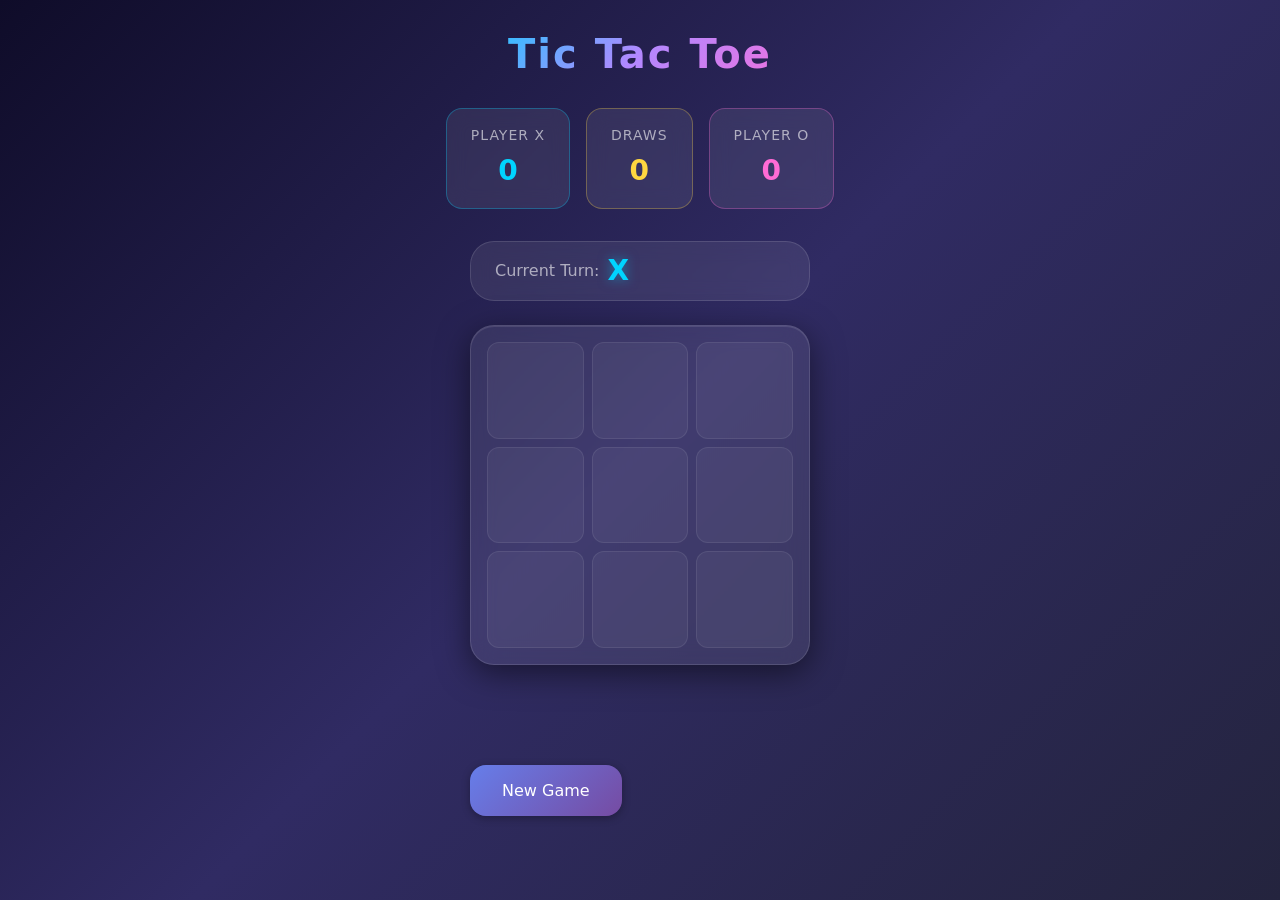
==== index.html @ 01bdda7f "Initial Tic Tac Toe game" ====
<!DOCTYPE html>
<html lang="en">
<head>
  <meta charset="UTF-8">
  <meta name="viewport" content="width=device-width, initial-scale=1.0">
  <title>Tic Tac Toe</title>
  <link rel="stylesheet" href="css/style.css">
  <link rel="stylesheet" href="css/animations.css">
  <link rel="stylesheet" href="css/board.css">
</head>
<body>
  <div class="app">
    <header class="header">
      <h1 class="title">Tic Tac Toe</h1>
      <div class="scoreboard">
        <div class="score-card score-x">
          <span class="score-label">Player X</span>
          <span class="score-value" id="score-x">0</span>
        </div>
        <div class="score-card score-draw">
          <span class="score-label">Draws</span>
          <span class="score-value" id="score-draw">0</span>
        </div>
        <div class="score-card score-o">
          <span class="score-label">Player O</span>
          <span class="score-value" id="score-o">0</span>
        </div>
      </div>
    </header>

    <main class="main">
      <div class="turn-indicator" id="turn-indicator">
        <span class="turn-text">Current Turn:</span>
        <span class="turn-player" id="turn-player">X</span>
      </div>

      <div class="board-container" id="board-container">
        <div class="board" id="board">
          <div class="cell" data-index="0" tabindex="0"></div>
          <div class="cell" data-index="1" tabindex="0"></div>
          <div class="cell" data-index="2" tabindex="0"></div>
          <div class="cell" data-index="3" tabindex="0"></div>
          <div class="cell" data-index="4" tabindex="0"></div>
          <div class="cell" data-index="5" tabindex="0"></div>
          <div class="cell" data-index="6" tabindex="0"></div>
          <div class="cell" data-index="7" tabindex="0"></div>
          <div class="cell" data-index="8" tabindex="0"></div>
        </div>
      </div>

      <div class="message-area" id="message-area">
        <p class="game-message" id="game-message"></p>
      </div>

      <button class="btn btn-restart" id="btn-restart">
        <span class="btn-text">New Game</span>
      </button>
    </main>

    <div class="celebration-container" id="celebration-container"></div>
  </div>

  <script src="js/game.js"></script>
  <script src="js/animations.js"></script>
  <script src="js/ui.js"></script>
  <script src="js/app.js"></script>
</body>
</html>
---- css/style.css ----
/* ============================================
   STYLE.CSS - Layout, Colors, Typography
   ============================================ */

:root {
  /* Background gradient */
  --bg-gradient: linear-gradient(135deg, #0f0c29 0%, #302b63 50%, #24243e 100%);

  /* Primary palette */
  --color-x: #00d4ff;
  --color-x-glow: rgba(0, 212, 255, 0.5);
  --color-x-dark: #0099cc;
  --color-x-gradient: linear-gradient(135deg, #00d4ff, #0099cc);

  --color-o: #ff6bd5;
  --color-o-glow: rgba(255, 107, 213, 0.5);
  --color-o-dark: #cc44aa;
  --color-o-gradient: linear-gradient(135deg, #ff6bd5, #cc44aa);

  /* UI colors */
  --color-surface: rgba(255, 255, 255, 0.08);
  --color-surface-hover: rgba(255, 255, 255, 0.15);
  --color-border: rgba(255, 255, 255, 0.12);
  --color-text: #ffffff;
  --color-text-muted: rgba(255, 255, 255, 0.6);

  /* Accent colors */
  --color-accent-green: #00e676;
  --color-accent-yellow: #ffd740;
  --color-accent-purple: #b388ff;
  --color-accent-orange: #ff9100;

  /* Button gradient */
  --btn-gradient: linear-gradient(135deg, #667eea, #764ba2);
  --btn-gradient-hover: linear-gradient(135deg, #764ba2, #667eea);

  /* Shadows */
  --shadow-sm: 0 2px 8px rgba(0, 0, 0, 0.3);
  --shadow-md: 0 4px 16px rgba(0, 0, 0, 0.4);
  --shadow-lg: 0 8px 32px rgba(0, 0, 0, 0.5);
  --shadow-glow-x: 0 0 20px var(--color-x-glow);
  --shadow-glow-o: 0 0 20px var(--color-o-glow);

  /* Spacing */
  --space-xs: 4px;
  --space-sm: 8px;
  --space-md: 16px;
  --space-lg: 24px;
  --space-xl: 32px;
  --space-xxl: 48px;

  /* Border radius */
  --radius-sm: 8px;
  --radius-md: 12px;
  --radius-lg: 16px;
  --radius-xl: 24px;
  --radius-round: 50%;

  /* Typography */
  --font-family: 'Segoe UI', system-ui, -apple-system, sans-serif;
  --font-size-sm: 0.875rem;
  --font-size-md: 1rem;
  --font-size-lg: 1.25rem;
  --font-size-xl: 1.75rem;
  --font-size-xxl: 2.5rem;
  --font-weight-normal: 400;
  --font-weight-medium: 500;
  --font-weight-bold: 700;

  /* Transitions */
  --transition-fast: 150ms ease;
  --transition-normal: 250ms ease;
  --transition-slow: 400ms ease;
}

/* ============================================
   RESET & BASE
   ============================================ */

*,
*::before,
*::after {
  margin: 0;
  padding: 0;
  box-sizing: border-box;
}

html {
  font-size: 16px;
  -webkit-font-smoothing: antialiased;
  -moz-osx-font-smoothing: grayscale;
}

body {
  font-family: var(--font-family);
  font-weight: var(--font-weight-normal);
  color: var(--color-text);
  background: var(--bg-gradient);
  min-height: 100vh;
  overflow-x: hidden;
  line-height: 1.5;
}

/* ============================================
   APP LAYOUT
   ============================================ */

.app {
  display: flex;
  flex-direction: column;
  align-items: center;
  min-height: 100vh;
  padding: var(--space-lg);
}

/* ============================================
   HEADER
   ============================================ */

.header {
  text-align: center;
  margin-bottom: var(--space-xl);
  animation: fadeInDown 0.6s ease-out;
}

.title {
  font-size: var(--font-size-xxl);
  font-weight: var(--font-weight-bold);
  background: linear-gradient(135deg, var(--color-x), var(--color-accent-purple), var(--color-o));
  -webkit-background-clip: text;
  -webkit-text-fill-color: transparent;
  background-clip: text;
  text-shadow: none;
  margin-bottom: var(--space-lg);
  letter-spacing: 2px;
}

/* ============================================
   SCOREBOARD
   ============================================ */

.scoreboard {
  display: flex;
  gap: var(--space-md);
  justify-content: center;
  flex-wrap: wrap;
}

.score-card {
  background: var(--color-surface);
  border: 1px solid var(--color-border);
  border-radius: var(--radius-lg);
  padding: var(--space-md) var(--space-lg);
  min-width: 100px;
  text-align: center;
  backdrop-filter: blur(10px);
  transition: transform var(--transition-normal), box-shadow var(--transition-normal);
}

.score-card:hover {
  transform: translateY(-2px);
  box-shadow: var(--shadow-md);
}

.score-x {
  border-color: rgba(0, 212, 255, 0.3);
}

.score-x:hover {
  box-shadow: var(--shadow-glow-x);
}

.score-o {
  border-color: rgba(255, 107, 213, 0.3);
}

.score-o:hover {
  box-shadow: var(--shadow-glow-o);
}

.score-draw {
  border-color: rgba(255, 215, 64, 0.3);
}

.score-label {
  display: block;
  font-size: var(--font-size-sm);
  color: var(--color-text-muted);
  margin-bottom: var(--space-xs);
  text-transform: uppercase;
  letter-spacing: 1px;
}

.score-value {
  display: block;
  font-size: var(--font-size-xl);
  font-weight: var(--font-weight-bold);
}

.score-x .score-value {
  color: var(--color-x);
}

.score-o .score-value {
  color: var(--color-o);
}

.score-draw .score-value {
  color: var(--color-accent-yellow);
}

/* ============================================
   TURN INDICATOR
   ============================================ */

.turn-indicator {
  display: flex;
  align-items: center;
  gap: var(--space-sm);
  background: var(--color-surface);
  border: 1px solid var(--color-border);
  border-radius: var(--radius-xl);
  padding: var(--space-sm) var(--space-lg);
  margin-bottom: var(--space-lg);
  backdrop-filter: blur(10px);
  animation: fadeInUp 0.5s ease-out 0.2s both;
}

.turn-text {
  font-size: var(--font-size-md);
  color: var(--color-text-muted);
}

.turn-player {
  font-size: var(--font-size-xl);
  font-weight: var(--font-weight-bold);
  transition: color var(--transition-normal), text-shadow var(--transition-normal);
}

.turn-player.player-x {
  color: var(--color-x);
  text-shadow: 0 0 12px var(--color-x-glow);
}

.turn-player.player-o {
  color: var(--color-o);
  text-shadow: 0 0 12px var(--color-o-glow);
}

/* ============================================
   MESSAGE AREA
   ============================================ */

.message-area {
  min-height: 60px;
  display: flex;
  align-items: center;
  justify-content: center;
  margin-bottom: var(--space-md);
}

.game-message {
  font-size: var(--font-size-lg);
  font-weight: var(--font-weight-medium);
  text-align: center;
  opacity: 0;
  transition: opacity var(--transition-normal);
}

.game-message.visible {
  opacity: 1;
}

.game-message.winner-x {
  color: var(--color-x);
  text-shadow: 0 0 16px var(--color-x-glow);
}

.game-message.winner-o {
  color: var(--color-o);
  text-shadow: 0 0 16px var(--color-o-glow);
}

.game-message.draw {
  color: var(--color-accent-yellow);
  text-shadow: 0 0 16px rgba(255, 215, 64, 0.5);
}

/* ============================================
   BUTTONS
   ============================================ */

.btn {
  border: none;
  border-radius: var(--radius-lg);
  padding: var(--space-md) var(--space-xl);
  font-family: var(--font-family);
  font-size: var(--font-size-md);
  font-weight: var(--font-weight-medium);
  cursor: pointer;
  transition: transform var(--transition-fast),
              box-shadow var(--transition-normal),
              background var(--transition-normal);
  outline: none;
  position: relative;
  overflow: hidden;
}

.btn::after {
  content: '';
  position: absolute;
  top: 50%;
  left: 50%;
  width: 0;
  height: 0;
  background: rgba(255, 255, 255, 0.2);
  border-radius: var(--radius-round);
  transform: translate(-50%, -50%);
  transition: width 0.4s ease, height 0.4s ease;
}

.btn:active::after {
  width: 200px;
  height: 200px;
}

.btn-restart {
  background: var(--btn-gradient);
  color: var(--color-text);
  box-shadow: var(--shadow-sm);
  animation: fadeInUp 0.5s ease-out 0.4s both;
}

.btn-restart:hover {
  background: var(--btn-gradient-hover);
  transform: translateY(-2px);
  box-shadow: var(--shadow-md);
}

.btn-restart:active {
  transform: translateY(0);
  box-shadow: var(--shadow-sm);
}

/* ============================================
   CELEBRATION CONTAINER
   ============================================ */

.celebration-container {
  position: fixed;
  top: 0;
  left: 0;
  width: 100%;
  height: 100%;
  pointer-events: none;
  z-index: 100;
  overflow: hidden;
}

/* ============================================
   CONFETTI PARTICLE
   ============================================ */

.confetti {
  position: absolute;
  width: 10px;
  height: 10px;
  border-radius: 2px;
  animation: confettiFall linear forwards;
}

/* ============================================
   RESPONSIVE
   ============================================ */

@media (max-width: 600px) {
  .app {
    padding: var(--space-md);
  }

  .title {
    font-size: var(--font-size-xl);
  }

  .scoreboard {
    gap: var(--space-sm);
  }

  .score-card {
    padding: var(--space-sm) var(--space-md);
    min-width: 80px;
  }

  .score-value {
    font-size: var(--font-size-lg);
  }

  .btn-restart {
    padding: var(--space-sm) var(--space-lg);
  }
}
---- css/animations.css ----
/* ============================================
   ANIMATIONS.CSS - All Keyframes & Animation Classes
   ============================================ */

/* ============================================
   ENTRANCE ANIMATIONS
   ============================================ */

@keyframes fadeInDown {
  from {
    opacity: 0;
    transform: translateY(-20px);
  }
  to {
    opacity: 1;
    transform: translateY(0);
  }
}

@keyframes fadeInUp {
  from {
    opacity: 0;
    transform: translateY(20px);
  }
  to {
    opacity: 1;
    transform: translateY(0);
  }
}

@keyframes fadeIn {
  from { opacity: 0; }
  to { opacity: 1; }
}

@keyframes scaleIn {
  from {
    opacity: 0;
    transform: scale(0.8);
  }
  to {
    opacity: 1;
    transform: scale(1);
  }
}

@keyframes slideInLeft {
  from {
    opacity: 0;
    transform: translateX(-30px);
  }
  to {
    opacity: 1;
    transform: translateX(0);
  }
}

@keyframes slideInRight {
  from {
    opacity: 0;
    transform: translateX(30px);
  }
  to {
    opacity: 1;
    transform: translateX(0);
  }
}

/* ============================================
   BOARD ANIMATIONS
   ============================================ */

@keyframes boardAppear {
  from {
    opacity: 0;
    transform: scale(0.9) rotateX(5deg);
  }
  to {
    opacity: 1;
    transform: scale(1) rotateX(0deg);
  }
}

@keyframes cellAppear {
  from {
    opacity: 0;
    transform: scale(0.5);
  }
  to {
    opacity: 1;
    transform: scale(1);
  }
}

/* ============================================
   CELL INTERACTION ANIMATIONS
   ============================================ */

@keyframes cellPress {
  0% { transform: scale(1); }
  50% { transform: scale(0.92); }
  100% { transform: scale(1); }
}

@keyframes cellHover {
  0% { transform: scale(1); }
  100% { transform: scale(1.05); }
}

@keyframes cellPulse {
  0% { box-shadow: 0 0 0 0 rgba(255, 255, 255, 0.3); }
  50% { box-shadow: 0 0 0 8px rgba(255, 255, 255, 0); }
  100% { box-shadow: 0 0 0 0 rgba(255, 255, 255, 0); }
}

/* ============================================
   X MARK ANIMATION
   ============================================ */

@keyframes drawX {
  0% {
    stroke-dashoffset: 100;
    opacity: 0;
  }
  30% {
    opacity: 1;
  }
  100% {
    stroke-dashoffset: 0;
    opacity: 1;
  }
}

@keyframes xAppear {
  0% {
    opacity: 0;
    transform: scale(0) rotate(-180deg);
  }
  60% {
    opacity: 1;
    transform: scale(1.1) rotate(10deg);
  }
  100% {
    opacity: 1;
    transform: scale(1) rotate(0deg);
  }
}

/* ============================================
   O MARK ANIMATION
   ============================================ */

@keyframes drawO {
  0% {
    stroke-dashoffset: 200;
    opacity: 0;
  }
  30% {
    opacity: 1;
  }
  100% {
    stroke-dashoffset: 0;
    opacity: 1;
  }
}

@keyframes oAppear {
  0% {
    opacity: 0;
    transform: scale(0) rotate(180deg);
  }
  60% {
    opacity: 1;
    transform: scale(1.1) rotate(-10deg);
  }
  100% {
    opacity: 1;
    transform: scale(1) rotate(0deg);
  }
}

/* ============================================
   WINNING ANIMATIONS
   ============================================ */

@keyframes winPulse {
  0% {
    transform: scale(1);
    filter: brightness(1);
  }
  50% {
    transform: scale(1.1);
    filter: brightness(1.3);
  }
  100% {
    transform: scale(1);
    filter: brightness(1);
  }
}

@keyframes winGlow {
  0% {
    box-shadow: 0 0 5px currentColor;
  }
  50% {
    box-shadow: 0 0 25px currentColor, 0 0 50px currentColor;
  }
  100% {
    box-shadow: 0 0 5px currentColor;
  }
}

@keyframes winCellHighlight {
  0% {
    transform: scale(1);
    box-shadow: inset 0 0 0 0 transparent;
  }
  50% {
    transform: scale(1.08);
    box-shadow: inset 0 0 20px rgba(255, 255, 255, 0.2);
  }
  100% {
    transform: scale(1);
    box-shadow: inset 0 0 0 0 transparent;
  }
}

@keyframes winnerBounce {
  0%, 100% { transform: translateY(0); }
  25% { transform: translateY(-8px); }
  75% { transform: translateY(4px); }
}

/* ============================================
   TURN INDICATOR ANIMATIONS
   ============================================ */

@keyframes turnPulse {
  0%, 100% {
    transform: scale(1);
    opacity: 1;
  }
  50% {
    transform: scale(1.15);
    opacity: 0.8;
  }
}

@keyframes turnBounce {
  0%, 100% { transform: translateY(0); }
  50% { transform: translateY(-4px); }
}

/* ============================================
   DRAW ANIMATION
   ============================================ */

@keyframes drawShake {
  0%, 100% { transform: translateX(0); }
  20% { transform: translateX(-4px); }
  40% { transform: translateX(4px); }
  60% { transform: translateX(-4px); }
  80% { transform: translateX(4px); }
}

/* ============================================
   CONFETTI ANIMATIONS
   ============================================ */

@keyframes confettiFall {
  0% {
    transform: translateY(-10vh) rotate(0deg);
    opacity: 1;
  }
  100% {
    transform: translateY(110vh) rotate(720deg);
    opacity: 0;
  }
}

@keyframes confettiSway {
  0%, 100% {
    transform: translateX(0);
  }
  25% {
    transform: translateX(15px);
  }
  75% {
    transform: translateX(-15px);
  }
}

/* ============================================
   RESTART ANIMATIONS
   ============================================ */

@keyframes fadeOut {
  from { opacity: 1; }
  to { opacity: 0; }
}

@keyframes resetScale {
  0% { transform: scale(1); }
  50% { transform: scale(0.95); }
  100% { transform: scale(1); }
}

@keyframes ripple {
  0% {
    transform: scale(0);
    opacity: 0.6;
  }
  100% {
    transform: scale(4);
    opacity: 0;
  }
}

/* ============================================
   UTILITY CLASSES
   ============================================ */

.animate-fade-in {
  animation: fadeIn 0.3s ease-out;
}

.animate-scale-in {
  animation: scaleIn 0.3s ease-out;
}

.animate-cell-press {
  animation: cellPress 0.2s ease-out;
}

.animate-x {
  animation: xAppear 0.4s ease-out forwards;
}

.animate-o {
  animation: oAppear 0.4s ease-out forwards;
}

.animate-win-pulse {
  animation: winPulse 0.6s ease-in-out infinite;
}

.animate-win-glow {
  animation: winGlow 1s ease-in-out infinite;
}

.animate-turn-pulse {
  animation: turnPulse 1.2s ease-in-out infinite;
}

.animate-draw-shake {
  animation: drawShake 0.4s ease-out;
}

.animate-board-appear {
  animation: boardAppear 0.5s ease-out;
}

.animate-cell-appear {
  animation: cellAppear 0.3s ease-out both;
}
---- css/board.css ----
/* ============================================
   BOARD.CSS - Board & Cell Styles
   ============================================ */

/* ============================================
   BOARD CONTAINER
   ============================================ */

.board-container {
  perspective: 1000px;
  margin-bottom: var(--space-lg);
}

/* ============================================
   BOARD
   ============================================ */

.board {
  display: grid;
  grid-template-columns: repeat(3, 1fr);
  grid-template-rows: repeat(3, 1fr);
  gap: var(--space-sm);
  width: min(340px, 90vw);
  height: min(340px, 90vw);
  background: var(--color-surface);
  border: 1px solid var(--color-border);
  border-radius: var(--radius-xl);
  padding: var(--space-md);
  backdrop-filter: blur(12px);
  box-shadow: var(--shadow-lg),
              inset 0 1px 0 rgba(255, 255, 255, 0.1);
  animation: boardAppear 0.6s ease-out;
}

/* ============================================
   CELL
   ============================================ */

.cell {
  position: relative;
  display: flex;
  align-items: center;
  justify-content: center;
  background: rgba(255, 255, 255, 0.05);
  border: 1px solid rgba(255, 255, 255, 0.08);
  border-radius: var(--radius-md);
  cursor: pointer;
  transition: background var(--transition-fast),
              border-color var(--transition-fast),
              transform var(--transition-fast),
              box-shadow var(--transition-fast);
  outline: none;
  -webkit-tap-highlight-color: transparent;
  user-select: none;
}

.cell:hover:not(.cell-taken):not(.cell-disabled) {
  background: rgba(255, 255, 255, 0.12);
  border-color: rgba(255, 255, 255, 0.2);
  transform: scale(1.05);
}

.cell:active:not(.cell-taken):not(.cell-disabled) {
  transform: scale(0.95);
}

.cell:focus-visible {
  outline: 2px solid var(--color-accent-purple);
  outline-offset: 2px;
}

/* Cell States */
.cell-taken {
  cursor: default;
}

.cell-disabled {
  cursor: default;
  pointer-events: none;
}

/* Win highlight */
.cell-win {
  animation: winCellHighlight 0.6s ease-in-out infinite;
}

.cell-win-x {
  border-color: var(--color-x);
  box-shadow: 0 0 15px var(--color-x-glow),
              inset 0 0 15px rgba(0, 212, 255, 0.1);
}

.cell-win-o {
  border-color: var(--color-o);
  box-shadow: 0 0 15px var(--color-o-glow),
              inset 0 0 15px rgba(255, 107, 213, 0.1);
}

/* Staggered cell appearance */
.cell:nth-child(1) { animation-delay: 0.05s; }
.cell:nth-child(2) { animation-delay: 0.1s; }
.cell:nth-child(3) { animation-delay: 0.15s; }
.cell:nth-child(4) { animation-delay: 0.2s; }
.cell:nth-child(5) { animation-delay: 0.25s; }
.cell:nth-child(6) { animation-delay: 0.3s; }
.cell:nth-child(7) { animation-delay: 0.35s; }
.cell:nth-child(8) { animation-delay: 0.4s; }
.cell:nth-child(9) { animation-delay: 0.45s; }

/* ============================================
   X MARK
   ============================================ */

.mark-x {
  width: 60%;
  height: 60%;
  animation: xAppear 0.4s ease-out forwards;
}

.mark-x line {
  stroke: var(--color-x);
  stroke-width: 8;
  stroke-linecap: round;
  filter: drop-shadow(0 0 6px var(--color-x-glow));
}

/* ============================================
   O MARK
   ============================================ */

.mark-o {
  width: 60%;
  height: 60%;
  animation: oAppear 0.4s ease-out forwards;
}

.mark-o circle {
  stroke: var(--color-o);
  stroke-width: 7;
  fill: none;
  stroke-linecap: round;
  filter: drop-shadow(0 0 6px var(--color-o-glow));
}

/* ============================================
   DRAW STATE
   ============================================ */

.board.draw-state .cell {
  animation: drawShake 0.4s ease-out;
}

.board.draw-state .cell:nth-child(odd) {
  animation-delay: 0.05s;
}

/* ============================================
   WIN STATE
   ============================================ */

.board.win-state .cell:not(.cell-win) {
  opacity: 0.4;
  transition: opacity 0.4s ease;
}

/* ============================================
   RESTARTING STATE
   ============================================ */

.board.restarting {
  animation: resetScale 0.3s ease-out;
}

/* ============================================
   RESPONSIVE ADJUSTMENTS
   ============================================ */

@media (max-width: 400px) {
  .board {
    gap: 6px;
    padding: var(--space-sm);
  }

  .mark-x line {
    stroke-width: 6;
  }

  .mark-o circle {
    stroke-width: 5;
  }
}
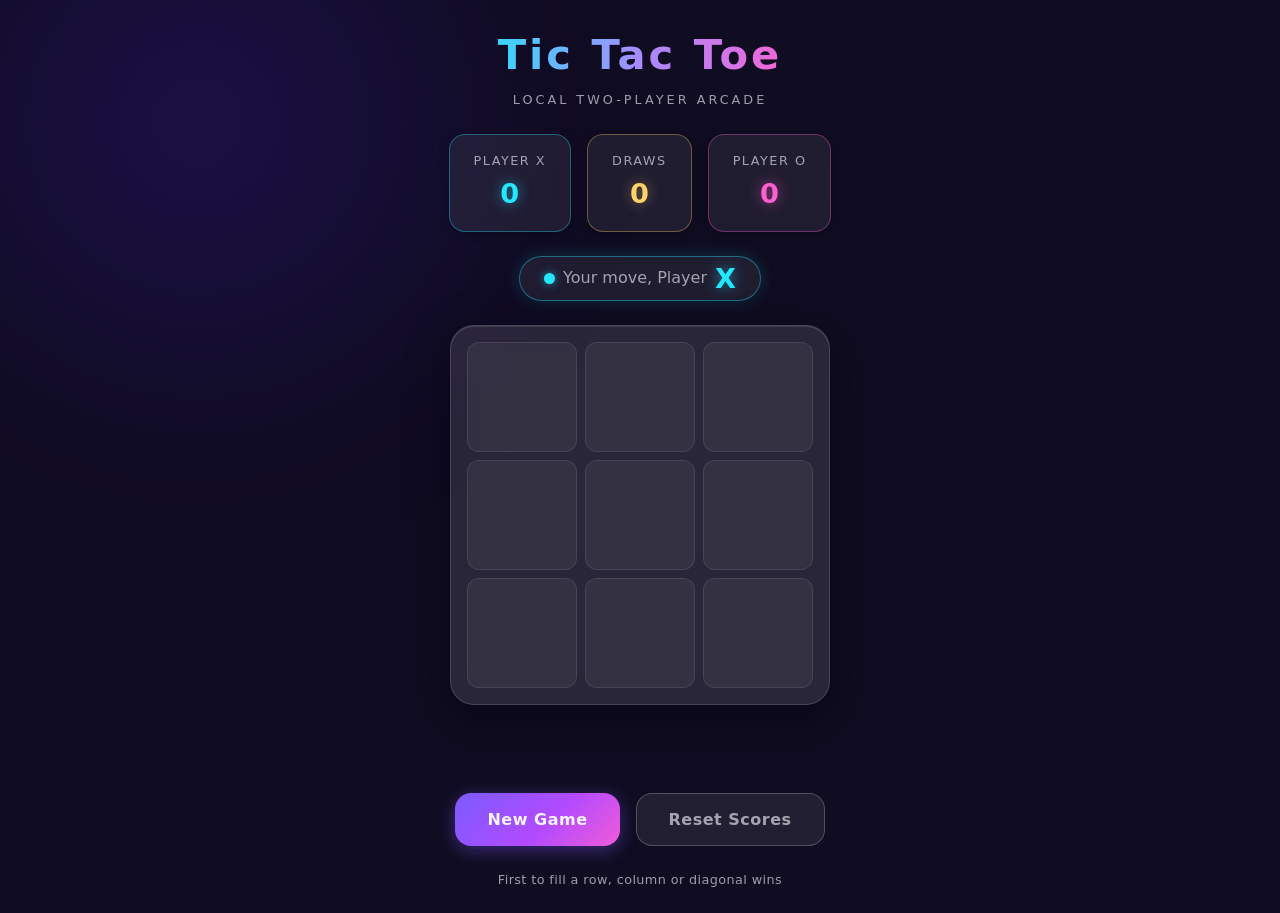
==== commit 0492929c: "Improve Tic Tac Toe gameplay, animations, and responsive UI" ====
--- a/index.html
+++ b/index.html
@@ -3,15 +3,21 @@
 <head>
   <meta charset="UTF-8">
   <meta name="viewport" content="width=device-width, initial-scale=1.0">
+  <meta name="description" content="A colorful, animated two-player Tic Tac Toe game.">
   <title>Tic Tac Toe</title>
+  <link rel="icon" href="data:image/svg+xml,%3Csvg xmlns='http://www.w3.org/2000/svg' viewBox='0 0 32 32'%3E%3Crect width='32' height='32' rx='7' fill='%23161344'/%3E%3Cpath d='M8 8l16 16M24 8L8 24' stroke='%2300d4ff' stroke-width='3.5' stroke-linecap='round'/%3E%3Ccircle cx='16' cy='16' r='5.5' fill='none' stroke='%23ff6bd5' stroke-width='3'/%3E%3C/svg%3E">
   <link rel="stylesheet" href="css/style.css">
   <link rel="stylesheet" href="css/animations.css">
   <link rel="stylesheet" href="css/board.css">
 </head>
 <body>
   <div class="app">
+    <div class="bg-aurora" aria-hidden="true"></div>
+    <div class="bg-aurora" aria-hidden="true"></div>
+
     <header class="header">
-      <h1 class="title">Tic Tac Toe</h1>
+      <h1 class="title">Tic&nbsp;Tac&nbsp;Toe</h1>
+      <p class="subtitle">Local two-player arcade</p>
       <div class="scoreboard">
         <div class="score-card score-x">
           <span class="score-label">Player X</span>
@@ -30,34 +36,45 @@
 
     <main class="main">
       <div class="turn-indicator" id="turn-indicator">
-        <span class="turn-text">Current Turn:</span>
-        <span class="turn-player" id="turn-player">X</span>
+        <span class="turn-dot" aria-hidden="true"></span>
+        <span class="turn-text" id="turn-text">Your move, Player</span>
+        <span class="turn-player player-x" id="turn-player">X</span>
       </div>
 
       <div class="board-container" id="board-container">
-        <div class="board" id="board">
-          <div class="cell" data-index="0" tabindex="0"></div>
-          <div class="cell" data-index="1" tabindex="0"></div>
-          <div class="cell" data-index="2" tabindex="0"></div>
-          <div class="cell" data-index="3" tabindex="0"></div>
-          <div class="cell" data-index="4" tabindex="0"></div>
-          <div class="cell" data-index="5" tabindex="0"></div>
-          <div class="cell" data-index="6" tabindex="0"></div>
-          <div class="cell" data-index="7" tabindex="0"></div>
-          <div class="cell" data-index="8" tabindex="0"></div>
+        <div class="board" id="board" aria-label="Tic tac toe board">
+          <button type="button" class="cell" data-index="0" aria-label="Row 1, Column 1, empty"></button>
+          <button type="button" class="cell" data-index="1" aria-label="Row 1, Column 2, empty"></button>
+          <button type="button" class="cell" data-index="2" aria-label="Row 1, Column 3, empty"></button>
+          <button type="button" class="cell" data-index="3" aria-label="Row 2, Column 1, empty"></button>
+          <button type="button" class="cell" data-index="4" aria-label="Row 2, Column 2, empty"></button>
+          <button type="button" class="cell" data-index="5" aria-label="Row 2, Column 3, empty"></button>
+          <button type="button" class="cell" data-index="6" aria-label="Row 3, Column 1, empty"></button>
+          <button type="button" class="cell" data-index="7" aria-label="Row 3, Column 2, empty"></button>
+          <button type="button" class="cell" data-index="8" aria-label="Row 3, Column 3, empty"></button>
+          <svg class="win-line" id="win-line" viewBox="0 0 100 100" aria-hidden="true"></svg>
         </div>
       </div>
 
-      <div class="message-area" id="message-area">
+      <div class="message-area" id="message-area" role="status" aria-live="polite">
         <p class="game-message" id="game-message"></p>
       </div>
 
-      <button class="btn btn-restart" id="btn-restart">
-        <span class="btn-text">New Game</span>
-      </button>
+      <div class="controls">
+        <button type="button" class="btn btn-restart" id="btn-restart">
+          <span class="btn-text">New Game</span>
+        </button>
+        <button type="button" class="btn btn-reset-scores" id="btn-reset-scores">
+          <span class="btn-text" id="btn-reset-scores-text">Reset Scores</span>
+        </button>
+      </div>
     </main>
 
-    <div class="celebration-container" id="celebration-container"></div>
+    <footer class="footer">
+      <p>First to fill a row, column or diagonal wins</p>
+    </footer>
+
+    <div class="celebration-container" id="celebration-container" aria-hidden="true"></div>
   </div>
 
   <script src="js/game.js"></script>
--- a/css/style.css
+++ b/css/style.css
@@ -3,43 +3,55 @@
    ============================================ */
 
 :root {
-  /* Background gradient */
-  --bg-gradient: linear-gradient(135deg, #0f0c29 0%, #302b63 50%, #24243e 100%);
+  /* Background */
+  --bg-base: #100c21;
+  --bg-gradient: radial-gradient(circle at 20% 10%, #2b1a5e 0%, transparent 45%),
+                 radial-gradient(circle at 85% 20%, #4a1268 0%, transparent 40%),
+                 radial-gradient(circle at 50% 90%, #0d2f5f 0%, transparent 45%),
+                 linear-gradient(160deg, #100c21 0%, #1a1140 55%, #160d33 100%);
 
   /* Primary palette */
-  --color-x: #00d4ff;
-  --color-x-glow: rgba(0, 212, 255, 0.5);
-  --color-x-dark: #0099cc;
-  --color-x-gradient: linear-gradient(135deg, #00d4ff, #0099cc);
-
-  --color-o: #ff6bd5;
-  --color-o-glow: rgba(255, 107, 213, 0.5);
-  --color-o-dark: #cc44aa;
-  --color-o-gradient: linear-gradient(135deg, #ff6bd5, #cc44aa);
+  --color-x: #22e7ff;
+  --color-x-glow: rgba(34, 231, 255, 0.55);
+  --color-x-soft: rgba(34, 231, 255, 0.12);
+  --color-x-gradient: linear-gradient(135deg, #22e7ff, #3d7bff);
+
+  --color-o: #ff5fd0;
+  --color-o-glow: rgba(255, 95, 208, 0.55);
+  --color-o-soft: rgba(255, 95, 208, 0.12);
+  --color-o-gradient: linear-gradient(135deg, #ff5fd0, #b14aff);
 
   /* UI colors */
-  --color-surface: rgba(255, 255, 255, 0.08);
-  --color-surface-hover: rgba(255, 255, 255, 0.15);
-  --color-border: rgba(255, 255, 255, 0.12);
-  --color-text: #ffffff;
-  --color-text-muted: rgba(255, 255, 255, 0.6);
+  --color-surface: rgba(255, 255, 255, 0.07);
+  --color-surface-strong: rgba(255, 255, 255, 0.11);
+  --color-border: rgba(255, 255, 255, 0.14);
+  --color-text: #f7f6ff;
+  --color-text-muted: rgba(247, 246, 255, 0.62);
 
   /* Accent colors */
-  --color-accent-green: #00e676;
-  --color-accent-yellow: #ffd740;
-  --color-accent-purple: #b388ff;
-  --color-accent-orange: #ff9100;
-
-  /* Button gradient */
-  --btn-gradient: linear-gradient(135deg, #667eea, #764ba2);
-  --btn-gradient-hover: linear-gradient(135deg, #764ba2, #667eea);
+  --color-accent-green: #3dffab;
+  --color-accent-yellow: #ffd166;
+  --color-accent-purple: #a78bff;
+  --color-accent-orange: #ff9e5e;
+
+  /* Button gradients */
+  --btn-gradient: linear-gradient(135deg, #7b5cff 0%, #b14aff 55%, #ff5fd0 110%);
+  --btn-gradient-hover: linear-gradient(135deg, #8d73ff 0%, #bf5dff 55%, #ff6fdc 110%);
+
+  /* Ghost button */
+  --btn-ghost-bg: rgba(255, 255, 255, 0.08);
+  --btn-ghost-border: rgba(255, 255, 255, 0.22);
+
+  /* Danger (reset-scores confirm state) */
+  --color-danger: #ff5e6c;
+  --color-danger-glow: rgba(255, 94, 108, 0.45);
 
   /* Shadows */
-  --shadow-sm: 0 2px 8px rgba(0, 0, 0, 0.3);
-  --shadow-md: 0 4px 16px rgba(0, 0, 0, 0.4);
-  --shadow-lg: 0 8px 32px rgba(0, 0, 0, 0.5);
-  --shadow-glow-x: 0 0 20px var(--color-x-glow);
-  --shadow-glow-o: 0 0 20px var(--color-o-glow);
+  --shadow-sm: 0 2px 10px rgba(4, 2, 20, 0.35);
+  --shadow-md: 0 6px 20px rgba(4, 2, 20, 0.45);
+  --shadow-lg: 0 14px 42px rgba(4, 2, 20, 0.55);
+  --shadow-glow-x: 0 0 18px var(--color-x-glow);
+  --shadow-glow-o: 0 0 18px var(--color-o-glow);
 
   /* Spacing */
   --space-xs: 4px;
@@ -57,15 +69,15 @@
   --radius-round: 50%;
 
   /* Typography */
-  --font-family: 'Segoe UI', system-ui, -apple-system, sans-serif;
-  --font-size-sm: 0.875rem;
+  --font-family: 'Segoe UI', 'Inter', system-ui, -apple-system, sans-serif;
+  --font-size-sm: 0.8rem;
   --font-size-md: 1rem;
-  --font-size-lg: 1.25rem;
-  --font-size-xl: 1.75rem;
-  --font-size-xxl: 2.5rem;
+  --font-size-lg: 1.2rem;
+  --font-size-xl: 1.7rem;
+  --font-size-xxl: 2.6rem;
   --font-weight-normal: 400;
-  --font-weight-medium: 500;
-  --font-weight-bold: 700;
+  --font-weight-medium: 600;
+  --font-weight-bold: 800;
 
   /* Transitions */
   --transition-fast: 150ms ease;
@@ -89,16 +101,46 @@
   font-size: 16px;
   -webkit-font-smoothing: antialiased;
   -moz-osx-font-smoothing: grayscale;
+  height: 100%;
 }
 
 body {
   font-family: var(--font-family);
   font-weight: var(--font-weight-normal);
   color: var(--color-text);
-  background: var(--bg-gradient);
-  min-height: 100vh;
+  background: var(--bg-base);
+  min-height: 100%;
   overflow-x: hidden;
   line-height: 1.5;
+}
+
+/* ============================================
+   ANIMATED AURORA BACKGROUND
+   ============================================ */
+
+.bg-aurora {
+  position: fixed;
+  width: 55vmax;
+  height: 55vmax;
+  border-radius: 50%;
+  filter: blur(90px);
+  opacity: 0.35;
+  pointer-events: none;
+  z-index: -1;
+}
+
+.bg-aurora:first-of-type {
+  top: -18vmax;
+  left: -12vmax;
+  background: radial-gradient(circle, rgba(64, 32, 190, 0.85) 0%, transparent 70%);
+  animation: bgDriftA 26s ease-in-out infinite alternate;
+}
+
+.bg-aurora:last-of-type {
+  bottom: -20vmax;
+  right: -14vmax;
+  background: radial-gradient(circle, rgba(177, 74, 255, 0.6) 0%, transparent 70%);
+  animation: bgDriftB 32s ease-in-out infinite alternate;
 }
 
 /* ============================================
@@ -110,7 +152,14 @@
   flex-direction: column;
   align-items: center;
   min-height: 100vh;
-  padding: var(--space-lg);
+  padding: var(--space-lg) var(--space-md);
+}
+
+.main {
+  width: 100%;
+  display: flex;
+  flex-direction: column;
+  align-items: center;
 }
 
 /* ============================================
@@ -119,20 +168,27 @@
 
 .header {
   text-align: center;
-  margin-bottom: var(--space-xl);
-  animation: fadeInDown 0.6s ease-out;
+  margin-bottom: var(--space-lg);
+  animation: fadeInDown 0.55s ease-out;
 }
 
 .title {
-  font-size: var(--font-size-xxl);
+  font-size: clamp(2.1rem, 6vw, var(--font-size-xxl));
   font-weight: var(--font-weight-bold);
-  background: linear-gradient(135deg, var(--color-x), var(--color-accent-purple), var(--color-o));
+  background: linear-gradient(92deg, var(--color-x) 5%, var(--color-accent-purple) 50%, var(--color-o) 95%);
   -webkit-background-clip: text;
   -webkit-text-fill-color: transparent;
   background-clip: text;
-  text-shadow: none;
+  margin-bottom: var(--space-xs);
+  letter-spacing: 3px;
+}
+
+.subtitle {
+  font-size: var(--font-size-sm);
+  color: var(--color-text-muted);
+  letter-spacing: 3px;
+  text-transform: uppercase;
   margin-bottom: var(--space-lg);
-  letter-spacing: 2px;
 }
 
 /* ============================================
@@ -151,10 +207,12 @@
   border: 1px solid var(--color-border);
   border-radius: var(--radius-lg);
   padding: var(--space-md) var(--space-lg);
-  min-width: 100px;
+  min-width: 104px;
   text-align: center;
-  backdrop-filter: blur(10px);
-  transition: transform var(--transition-normal), box-shadow var(--transition-normal);
+  backdrop-filter: blur(14px);
+  box-shadow: var(--shadow-sm);
+  transition: transform var(--transition-normal), box-shadow var(--transition-normal),
+              border-color var(--transition-normal);
 }
 
 .score-card:hover {
@@ -162,8 +220,12 @@
   box-shadow: var(--shadow-md);
 }
 
+.score-card.score-bump {
+  animation: scoreBump 0.45s ease-out;
+}
+
 .score-x {
-  border-color: rgba(0, 212, 255, 0.3);
+  border-color: rgba(34, 231, 255, 0.35);
 }
 
 .score-x:hover {
@@ -171,7 +233,7 @@
 }
 
 .score-o {
-  border-color: rgba(255, 107, 213, 0.3);
+  border-color: rgba(255, 95, 208, 0.35);
 }
 
 .score-o:hover {
@@ -179,7 +241,7 @@
 }
 
 .score-draw {
-  border-color: rgba(255, 215, 64, 0.3);
+  border-color: rgba(255, 209, 102, 0.35);
 }
 
 .score-label {
@@ -188,25 +250,29 @@
   color: var(--color-text-muted);
   margin-bottom: var(--space-xs);
   text-transform: uppercase;
-  letter-spacing: 1px;
+  letter-spacing: 1.5px;
 }
 
 .score-value {
   display: block;
   font-size: var(--font-size-xl);
   font-weight: var(--font-weight-bold);
+  font-variant-numeric: tabular-nums;
 }
 
 .score-x .score-value {
   color: var(--color-x);
+  text-shadow: 0 0 14px var(--color-x-glow);
 }
 
 .score-o .score-value {
   color: var(--color-o);
+  text-shadow: 0 0 14px var(--color-o-glow);
 }
 
 .score-draw .score-value {
   color: var(--color-accent-yellow);
+  text-shadow: 0 0 14px rgba(255, 209, 102, 0.4);
 }
 
 /* ============================================
@@ -214,16 +280,43 @@
    ============================================ */
 
 .turn-indicator {
-  display: flex;
+  display: inline-flex;
   align-items: center;
   gap: var(--space-sm);
   background: var(--color-surface);
   border: 1px solid var(--color-border);
-  border-radius: var(--radius-xl);
+  border-radius: 999px;
   padding: var(--space-sm) var(--space-lg);
   margin-bottom: var(--space-lg);
-  backdrop-filter: blur(10px);
-  animation: fadeInUp 0.5s ease-out 0.2s both;
+  backdrop-filter: blur(14px);
+  box-shadow: var(--shadow-sm);
+  animation: fadeInUp 0.5s ease-out 0.15s both;
+  transition: border-color var(--transition-normal), box-shadow var(--transition-normal);
+}
+
+.turn-indicator.is-x {
+  border-color: rgba(34, 231, 255, 0.4);
+  box-shadow: 0 0 16px rgba(34, 231, 255, 0.18), var(--shadow-sm);
+}
+
+.turn-indicator.is-o {
+  border-color: rgba(255, 95, 208, 0.4);
+  box-shadow: 0 0 16px rgba(255, 95, 208, 0.18), var(--shadow-sm);
+}
+
+.turn-dot {
+  width: 11px;
+  height: 11px;
+  border-radius: var(--radius-round);
+  background: var(--color-x);
+  box-shadow: 0 0 10px var(--color-x-glow);
+  animation: turnDotPulse 1.4s ease-in-out infinite;
+  transition: background var(--transition-normal), box-shadow var(--transition-normal);
+}
+
+.turn-indicator.is-o .turn-dot {
+  background: var(--color-o);
+  box-shadow: 0 0 10px var(--color-o-glow);
 }
 
 .turn-text {
@@ -234,17 +327,17 @@
 .turn-player {
   font-size: var(--font-size-xl);
   font-weight: var(--font-weight-bold);
-  transition: color var(--transition-normal), text-shadow var(--transition-normal);
+  line-height: 1;
 }
 
 .turn-player.player-x {
   color: var(--color-x);
-  text-shadow: 0 0 12px var(--color-x-glow);
+  text-shadow: 0 0 14px var(--color-x-glow);
 }
 
 .turn-player.player-o {
   color: var(--color-o);
-  text-shadow: 0 0 12px var(--color-o-glow);
+  text-shadow: 0 0 14px var(--color-o-glow);
 }
 
 /* ============================================
@@ -252,7 +345,7 @@
    ============================================ */
 
 .message-area {
-  min-height: 60px;
+  min-height: 64px;
   display: flex;
   align-items: center;
   justify-content: center;
@@ -263,47 +356,67 @@
   font-size: var(--font-size-lg);
   font-weight: var(--font-weight-medium);
   text-align: center;
+  padding: var(--space-xs) var(--space-md);
+  border: 1px solid transparent;
+  border-radius: var(--radius-lg);
   opacity: 0;
-  transition: opacity var(--transition-normal);
+  transform: translateY(6px) scale(0.96);
+  transition: opacity var(--transition-normal), transform var(--transition-normal);
 }
 
 .game-message.visible {
   opacity: 1;
+  transform: translateY(0) scale(1);
 }
 
 .game-message.winner-x {
   color: var(--color-x);
-  text-shadow: 0 0 16px var(--color-x-glow);
+  text-shadow: 0 0 18px var(--color-x-glow);
+  background: var(--color-x-soft);
+  border-color: rgba(34, 231, 255, 0.3);
 }
 
 .game-message.winner-o {
   color: var(--color-o);
-  text-shadow: 0 0 16px var(--color-o-glow);
+  text-shadow: 0 0 18px var(--color-o-glow);
+  background: var(--color-o-soft);
+  border-color: rgba(255, 95, 208, 0.3);
 }
 
 .game-message.draw {
   color: var(--color-accent-yellow);
-  text-shadow: 0 0 16px rgba(255, 215, 64, 0.5);
+  text-shadow: 0 0 18px rgba(255, 209, 102, 0.4);
+  background: rgba(255, 209, 102, 0.1);
+  border-color: rgba(255, 209, 102, 0.3);
 }
 
 /* ============================================
    BUTTONS
    ============================================ */
 
+.controls {
+  display: flex;
+  gap: var(--space-md);
+  flex-wrap: wrap;
+  justify-content: center;
+}
+
 .btn {
+  position: relative;
   border: none;
   border-radius: var(--radius-lg);
   padding: var(--space-md) var(--space-xl);
   font-family: var(--font-family);
   font-size: var(--font-size-md);
   font-weight: var(--font-weight-medium);
+  letter-spacing: 0.5px;
   cursor: pointer;
+  overflow: hidden;
   transition: transform var(--transition-fast),
               box-shadow var(--transition-normal),
-              background var(--transition-normal);
-  outline: none;
-  position: relative;
-  overflow: hidden;
+              background var(--transition-normal),
+              border-color var(--transition-normal),
+              color var(--transition-normal);
 }
 
 .btn::after {
@@ -313,28 +426,33 @@
   left: 50%;
   width: 0;
   height: 0;
-  background: rgba(255, 255, 255, 0.2);
+  background: rgba(255, 255, 255, 0.25);
   border-radius: var(--radius-round);
   transform: translate(-50%, -50%);
-  transition: width 0.4s ease, height 0.4s ease;
+  transition: width 0.45s ease, height 0.45s ease;
 }
 
 .btn:active::after {
-  width: 200px;
-  height: 200px;
+  width: 220px;
+  height: 220px;
+}
+
+.btn:focus-visible {
+  outline: 3px solid var(--color-accent-purple);
+  outline-offset: 3px;
 }
 
 .btn-restart {
   background: var(--btn-gradient);
   color: var(--color-text);
-  box-shadow: var(--shadow-sm);
-  animation: fadeInUp 0.5s ease-out 0.4s both;
+  box-shadow: 0 4px 18px rgba(123, 92, 255, 0.4);
+  animation: fadeInUp 0.5s ease-out 0.3s both;
 }
 
 .btn-restart:hover {
   background: var(--btn-gradient-hover);
   transform: translateY(-2px);
-  box-shadow: var(--shadow-md);
+  box-shadow: 0 8px 26px rgba(177, 74, 255, 0.5);
 }
 
 .btn-restart:active {
@@ -342,16 +460,58 @@
   box-shadow: var(--shadow-sm);
 }
 
+.btn-reset-scores {
+  background: var(--btn-ghost-bg);
+  color: var(--color-text-muted);
+  border: 1px solid var(--btn-ghost-border);
+  backdrop-filter: blur(10px);
+  animation: fadeInUp 0.5s ease-out 0.4s both;
+}
+
+.btn-reset-scores:hover {
+  background: rgba(255, 255, 255, 0.14);
+  color: var(--color-text);
+  transform: translateY(-2px);
+}
+
+.btn-reset-scores:active {
+  transform: translateY(0);
+}
+
+/* Armed confirm state (two-step reset) */
+.btn-reset-scores.confirming {
+  background: rgba(255, 94, 108, 0.16);
+  border-color: var(--color-danger);
+  color: var(--color-danger);
+  box-shadow: 0 0 16px var(--color-danger-glow);
+  animation: confirmArmed 0.3s ease-out;
+}
+
+.btn-reset-scores.confirming:hover {
+  background: rgba(255, 94, 108, 0.26);
+  color: #fff;
+}
+
+/* ============================================
+   FOOTER
+   ============================================ */
+
+.footer {
+  margin-top: var(--space-lg);
+  color: var(--color-text-muted);
+  font-size: var(--font-size-sm);
+  letter-spacing: 0.4px;
+  text-align: center;
+  animation: fadeInUp 0.5s ease-out 0.5s both;
+}
+
 /* ============================================
    CELEBRATION CONTAINER
    ============================================ */
 
 .celebration-container {
   position: fixed;
-  top: 0;
-  left: 0;
-  width: 100%;
-  height: 100%;
+  inset: 0;
   pointer-events: none;
   z-index: 100;
   overflow: hidden;
@@ -366,7 +526,9 @@
   width: 10px;
   height: 10px;
   border-radius: 2px;
-  animation: confettiFall linear forwards;
+  animation-name: confettiFall;
+  animation-timing-function: linear;
+  animation-fill-mode: forwards;
 }
 
 /* ============================================
@@ -375,11 +537,7 @@
 
 @media (max-width: 600px) {
   .app {
-    padding: var(--space-md);
-  }
-
-  .title {
-    font-size: var(--font-size-xl);
+    padding: var(--space-md) var(--space-sm);
   }
 
   .scoreboard {
@@ -388,14 +546,36 @@
 
   .score-card {
     padding: var(--space-sm) var(--space-md);
-    min-width: 80px;
+    min-width: 88px;
   }
 
   .score-value {
     font-size: var(--font-size-lg);
   }
 
-  .btn-restart {
-    padding: var(--space-sm) var(--space-lg);
-  }
-}
+  .turn-indicator {
+    padding: var(--space-xs) var(--space-md);
+  }
+
+  .turn-player {
+    font-size: var(--font-size-lg);
+  }
+
+  .message-area {
+    min-height: 56px;
+  }
+
+  .controls {
+    width: 100%;
+    max-width: 380px;
+  }
+
+  .btn {
+    flex: 1 1 auto;
+    min-height: 48px;
+  }
+
+  .footer {
+    margin-top: var(--space-md);
+  }
+}
--- a/css/animations.css
+++ b/css/animations.css
@@ -1,5 +1,5 @@
 /* ============================================
-   ANIMATIONS.CSS - All Keyframes & Animation Classes
+   ANIMATIONS.CSS - Keyframes & Animation Classes
    ============================================ */
 
 /* ============================================
@@ -9,7 +9,7 @@
 @keyframes fadeInDown {
   from {
     opacity: 0;
-    transform: translateY(-20px);
+    transform: translateY(-18px);
   }
   to {
     opacity: 1;
@@ -20,7 +20,7 @@
 @keyframes fadeInUp {
   from {
     opacity: 0;
-    transform: translateY(20px);
+    transform: translateY(18px);
   }
   to {
     opacity: 1;
@@ -28,42 +28,18 @@
   }
 }
 
-@keyframes fadeIn {
-  from { opacity: 0; }
-  to { opacity: 1; }
-}
-
-@keyframes scaleIn {
-  from {
-    opacity: 0;
-    transform: scale(0.8);
-  }
-  to {
-    opacity: 1;
-    transform: scale(1);
-  }
-}
-
-@keyframes slideInLeft {
-  from {
-    opacity: 0;
-    transform: translateX(-30px);
-  }
-  to {
-    opacity: 1;
-    transform: translateX(0);
-  }
-}
-
-@keyframes slideInRight {
-  from {
-    opacity: 0;
-    transform: translateX(30px);
-  }
-  to {
-    opacity: 1;
-    transform: translateX(0);
-  }
+/* ============================================
+   BACKGROUND AURORA
+   ============================================ */
+
+@keyframes bgDriftA {
+  from { transform: translate(0, 0) scale(1); }
+  to { transform: translate(9vmax, 6vmax) scale(1.12); }
+}
+
+@keyframes bgDriftB {
+  from { transform: translate(0, 0) scale(1.1); }
+  to { transform: translate(-8vmax, -7vmax) scale(0.96); }
 }
 
 /* ============================================
@@ -73,7 +49,7 @@
 @keyframes boardAppear {
   from {
     opacity: 0;
-    transform: scale(0.9) rotateX(5deg);
+    transform: scale(0.92) rotateX(6deg);
   }
   to {
     opacity: 1;
@@ -84,7 +60,7 @@
 @keyframes cellAppear {
   from {
     opacity: 0;
-    transform: scale(0.5);
+    transform: scale(0.6);
   }
   to {
     opacity: 1;
@@ -98,80 +74,37 @@
 
 @keyframes cellPress {
   0% { transform: scale(1); }
-  50% { transform: scale(0.92); }
+  45% { transform: scale(0.9); }
   100% { transform: scale(1); }
 }
 
-@keyframes cellHover {
-  0% { transform: scale(1); }
-  100% { transform: scale(1.05); }
-}
-
-@keyframes cellPulse {
-  0% { box-shadow: 0 0 0 0 rgba(255, 255, 255, 0.3); }
-  50% { box-shadow: 0 0 0 8px rgba(255, 255, 255, 0); }
-  100% { box-shadow: 0 0 0 0 rgba(255, 255, 255, 0); }
-}
-
-/* ============================================
-   X MARK ANIMATION
-   ============================================ */
-
-@keyframes drawX {
-  0% {
-    stroke-dashoffset: 100;
-    opacity: 0;
-  }
-  30% {
-    opacity: 1;
-  }
-  100% {
-    stroke-dashoffset: 0;
-    opacity: 1;
-  }
-}
+/* ============================================
+   MARK ANIMATIONS
+   ============================================ */
 
 @keyframes xAppear {
   0% {
     opacity: 0;
-    transform: scale(0) rotate(-180deg);
-  }
-  60% {
-    opacity: 1;
-    transform: scale(1.1) rotate(10deg);
+    transform: scale(0.2) rotate(-135deg);
+  }
+  65% {
+    opacity: 1;
+    transform: scale(1.12) rotate(8deg);
   }
   100% {
     opacity: 1;
     transform: scale(1) rotate(0deg);
-  }
-}
-
-/* ============================================
-   O MARK ANIMATION
-   ============================================ */
-
-@keyframes drawO {
-  0% {
-    stroke-dashoffset: 200;
-    opacity: 0;
-  }
-  30% {
-    opacity: 1;
-  }
-  100% {
-    stroke-dashoffset: 0;
-    opacity: 1;
   }
 }
 
 @keyframes oAppear {
   0% {
     opacity: 0;
-    transform: scale(0) rotate(180deg);
-  }
-  60% {
-    opacity: 1;
-    transform: scale(1.1) rotate(-10deg);
+    transform: scale(0.2) rotate(90deg);
+  }
+  65% {
+    opacity: 1;
+    transform: scale(1.12) rotate(-8deg);
   }
   100% {
     opacity: 1;
@@ -179,76 +112,60 @@
   }
 }
 
-/* ============================================
-   WINNING ANIMATIONS
-   ============================================ */
-
+/* Winning-mark pulse */
 @keyframes winPulse {
-  0% {
+  0%, 100% {
     transform: scale(1);
     filter: brightness(1);
   }
   50% {
     transform: scale(1.1);
-    filter: brightness(1.3);
-  }
-  100% {
-    transform: scale(1);
-    filter: brightness(1);
-  }
-}
-
-@keyframes winGlow {
-  0% {
-    box-shadow: 0 0 5px currentColor;
-  }
-  50% {
-    box-shadow: 0 0 25px currentColor, 0 0 50px currentColor;
-  }
-  100% {
-    box-shadow: 0 0 5px currentColor;
-  }
-}
+    filter: brightness(1.35);
+  }
+}
+
+/* ============================================
+   WIN EFFECTS
+   ============================================ */
 
 @keyframes winCellHighlight {
-  0% {
-    transform: scale(1);
-    box-shadow: inset 0 0 0 0 transparent;
+  0%, 100% {
+    transform: scale(1);
   }
   50% {
     transform: scale(1.08);
-    box-shadow: inset 0 0 20px rgba(255, 255, 255, 0.2);
-  }
-  100% {
-    transform: scale(1);
-    box-shadow: inset 0 0 0 0 transparent;
-  }
-}
-
-@keyframes winnerBounce {
-  0%, 100% { transform: translateY(0); }
-  25% { transform: translateY(-8px); }
-  75% { transform: translateY(4px); }
+  }
+}
+
+/* Stroke drawn across winning cells */
+@keyframes winStroke {
+  from { stroke-dashoffset: var(--win-dash, 145); }
+  to { stroke-dashoffset: 0; }
 }
 
 /* ============================================
    TURN INDICATOR ANIMATIONS
    ============================================ */
 
-@keyframes turnPulse {
+@keyframes turnDotPulse {
   0%, 100% {
     transform: scale(1);
     opacity: 1;
   }
   50% {
-    transform: scale(1.15);
-    opacity: 0.8;
-  }
-}
-
-@keyframes turnBounce {
-  0%, 100% { transform: translateY(0); }
-  50% { transform: translateY(-4px); }
+    transform: scale(0.72);
+    opacity: 0.65;
+  }
+}
+
+/* ============================================
+   SCORE ANIMATION
+   ============================================ */
+
+@keyframes scoreBump {
+  0% { transform: scale(1); }
+  35% { transform: scale(1.18); }
+  100% { transform: scale(1); }
 }
 
 /* ============================================
@@ -257,36 +174,25 @@
 
 @keyframes drawShake {
   0%, 100% { transform: translateX(0); }
-  20% { transform: translateX(-4px); }
-  40% { transform: translateX(4px); }
+  20% { transform: translateX(-5px); }
+  40% { transform: translateX(5px); }
   60% { transform: translateX(-4px); }
   80% { transform: translateX(4px); }
 }
 
 /* ============================================
-   CONFETTI ANIMATIONS
+   CONFETTI ANIMATION
    ============================================ */
 
 @keyframes confettiFall {
   0% {
-    transform: translateY(-10vh) rotate(0deg);
-    opacity: 1;
-  }
+    transform: translate3d(0, -12vh, 0) rotate(0deg);
+    opacity: 1;
+  }
+  85% { opacity: 1; }
   100% {
-    transform: translateY(110vh) rotate(720deg);
-    opacity: 0;
-  }
-}
-
-@keyframes confettiSway {
-  0%, 100% {
-    transform: translateX(0);
-  }
-  25% {
-    transform: translateX(15px);
-  }
-  75% {
-    transform: translateX(-15px);
+    transform: translate3d(var(--drift, 0), 112vh, 0) rotate(760deg);
+    opacity: 0;
   }
 }
 
@@ -294,72 +200,68 @@
    RESTART ANIMATIONS
    ============================================ */
 
-@keyframes fadeOut {
-  from { opacity: 1; }
-  to { opacity: 0; }
-}
-
 @keyframes resetScale {
+  0% { transform: scale(1); opacity: 1; }
+  50% { transform: scale(0.94); opacity: 0.55; }
+  100% { transform: scale(1); opacity: 1; }
+}
+
+/* ============================================
+   BUTTON CONFIRM STATE
+   ============================================ */
+
+@keyframes confirmArmed {
   0% { transform: scale(1); }
-  50% { transform: scale(0.95); }
+  50% { transform: scale(1.06); }
   100% { transform: scale(1); }
 }
 
-@keyframes ripple {
-  0% {
-    transform: scale(0);
-    opacity: 0.6;
-  }
-  100% {
-    transform: scale(4);
-    opacity: 0;
-  }
-}
-
 /* ============================================
    UTILITY CLASSES
    ============================================ */
 
-.animate-fade-in {
-  animation: fadeIn 0.3s ease-out;
-}
-
-.animate-scale-in {
-  animation: scaleIn 0.3s ease-out;
-}
-
 .animate-cell-press {
-  animation: cellPress 0.2s ease-out;
+  animation: cellPress 0.18s ease-out;
 }
 
 .animate-x {
-  animation: xAppear 0.4s ease-out forwards;
+  animation: xAppear 0.38s cubic-bezier(0.3, 1.4, 0.55, 1) forwards;
 }
 
 .animate-o {
-  animation: oAppear 0.4s ease-out forwards;
+  animation: oAppear 0.38s cubic-bezier(0.3, 1.4, 0.55, 1) forwards;
 }
 
 .animate-win-pulse {
-  animation: winPulse 0.6s ease-in-out infinite;
-}
-
-.animate-win-glow {
-  animation: winGlow 1s ease-in-out infinite;
-}
-
-.animate-turn-pulse {
-  animation: turnPulse 1.2s ease-in-out infinite;
-}
-
-.animate-draw-shake {
-  animation: drawShake 0.4s ease-out;
-}
-
-.animate-board-appear {
-  animation: boardAppear 0.5s ease-out;
-}
-
-.animate-cell-appear {
-  animation: cellAppear 0.3s ease-out both;
-}
+  animation: winPulse 0.7s ease-in-out infinite;
+}
+
+/* ============================================
+   REDUCED MOTION (accessibility)
+   ============================================ */
+
+@media (prefers-reduced-motion: reduce) {
+  *,
+  *::before,
+  *::after {
+    animation-duration: 0.01ms !important;
+    animation-iteration-count: 1 !important;
+    transition-duration: 0.01ms !important;
+  }
+
+  .bg-aurora {
+    animation: none !important;
+  }
+
+  .turn-dot {
+    animation: none !important;
+  }
+
+  .animate-win-pulse {
+    animation: none !important;
+  }
+
+  .cell-win {
+    animation: none !important;
+  }
+}
--- a/css/board.css
+++ b/css/board.css
@@ -1,5 +1,5 @@
 /* ============================================
-   BOARD.CSS - Board & Cell Styles
+   BOARD.CSS - Board, Cells, Marks, Win Effects
    ============================================ */
 
 /* ============================================
@@ -8,7 +8,7 @@
 
 .board-container {
   perspective: 1000px;
-  margin-bottom: var(--space-lg);
+  margin-bottom: var(--space-sm);
 }
 
 /* ============================================
@@ -20,126 +20,194 @@
   grid-template-columns: repeat(3, 1fr);
   grid-template-rows: repeat(3, 1fr);
   gap: var(--space-sm);
-  width: min(340px, 90vw);
-  height: min(340px, 90vw);
-  background: var(--color-surface);
+  width: min(380px, calc(100vw - 40px));
+  aspect-ratio: 1 / 1;
+  position: relative;
+  background: var(--color-surface-strong);
   border: 1px solid var(--color-border);
   border-radius: var(--radius-xl);
   padding: var(--space-md);
-  backdrop-filter: blur(12px);
+  backdrop-filter: blur(16px);
   box-shadow: var(--shadow-lg),
-              inset 0 1px 0 rgba(255, 255, 255, 0.1);
-  animation: boardAppear 0.6s ease-out;
-}
-
-/* ============================================
-   CELL
+              inset 0 1px 0 rgba(255, 255, 255, 0.12);
+}
+
+/* Entrance & restart animations (JS-controlled) */
+.board.entering {
+  animation: boardAppear 0.6s ease-out both;
+}
+
+.board.restarting {
+  animation: resetScale 0.35s ease-out;
+}
+
+/* Staggered cell entrance (JS-controlled) */
+.board.cells-enter .cell {
+  animation: cellAppear 0.4s ease-out both;
+}
+
+.board.cells-enter .cell:nth-child(1) { animation-delay: 0.02s; }
+.board.cells-enter .cell:nth-child(2) { animation-delay: 0.07s; }
+.board.cells-enter .cell:nth-child(3) { animation-delay: 0.12s; }
+.board.cells-enter .cell:nth-child(4) { animation-delay: 0.17s; }
+.board.cells-enter .cell:nth-child(5) { animation-delay: 0.22s; }
+.board.cells-enter .cell:nth-child(6) { animation-delay: 0.27s; }
+.board.cells-enter .cell:nth-child(7) { animation-delay: 0.32s; }
+.board.cells-enter .cell:nth-child(8) { animation-delay: 0.37s; }
+.board.cells-enter .cell:nth-child(9) { animation-delay: 0.42s; }
+
+/* ============================================
+   CELL (button element)
    ============================================ */
 
 .cell {
+  appearance: none;
+  -webkit-appearance: none;
   position: relative;
   display: flex;
   align-items: center;
   justify-content: center;
   background: rgba(255, 255, 255, 0.05);
-  border: 1px solid rgba(255, 255, 255, 0.08);
+  border: 1px solid rgba(255, 255, 255, 0.09);
   border-radius: var(--radius-md);
   cursor: pointer;
+  padding: 0;
+  font: inherit;
+  color: inherit;
+  touch-action: manipulation;
   transition: background var(--transition-fast),
               border-color var(--transition-fast),
-              transform var(--transition-fast),
-              box-shadow var(--transition-fast);
-  outline: none;
+              box-shadow var(--transition-fast),
+              transform var(--transition-fast);
   -webkit-tap-highlight-color: transparent;
   user-select: none;
 }
 
-.cell:hover:not(.cell-taken):not(.cell-disabled) {
-  background: rgba(255, 255, 255, 0.12);
-  border-color: rgba(255, 255, 255, 0.2);
-  transform: scale(1.05);
-}
-
-.cell:active:not(.cell-taken):not(.cell-disabled) {
+.cell:hover:not(.cell-taken):not(.is-disabled) {
+  background: rgba(255, 255, 255, 0.13);
+  border-color: rgba(255, 255, 255, 0.22);
+  transform: scale(1.04);
+}
+
+.cell:active:not(.cell-taken):not(.is-disabled) {
   transform: scale(0.95);
 }
 
 .cell:focus-visible {
-  outline: 2px solid var(--color-accent-purple);
+  outline: 3px solid var(--color-accent-purple);
   outline-offset: 2px;
 }
 
-/* Cell States */
-.cell-taken {
+/* Cell states */
+.cell.cell-taken {
   cursor: default;
 }
 
-.cell-disabled {
+.cell.is-disabled {
   cursor: default;
-  pointer-events: none;
-}
-
-/* Win highlight */
+}
+
+.cell.is-disabled:not(.cell-taken) {
+  background: rgba(255, 255, 255, 0.03);
+}
+
+/* ============================================
+   WIN HIGHLIGHT
+   ============================================ */
+
 .cell-win {
-  animation: winCellHighlight 0.6s ease-in-out infinite;
+  animation: winCellHighlight 0.7s ease-in-out infinite;
 }
 
 .cell-win-x {
   border-color: var(--color-x);
-  box-shadow: 0 0 15px var(--color-x-glow),
-              inset 0 0 15px rgba(0, 212, 255, 0.1);
+  background: var(--color-x-soft);
+  box-shadow: 0 0 16px var(--color-x-glow),
+              inset 0 0 16px rgba(34, 231, 255, 0.12);
 }
 
 .cell-win-o {
   border-color: var(--color-o);
-  box-shadow: 0 0 15px var(--color-o-glow),
-              inset 0 0 15px rgba(255, 107, 213, 0.1);
-}
-
-/* Staggered cell appearance */
-.cell:nth-child(1) { animation-delay: 0.05s; }
-.cell:nth-child(2) { animation-delay: 0.1s; }
-.cell:nth-child(3) { animation-delay: 0.15s; }
-.cell:nth-child(4) { animation-delay: 0.2s; }
-.cell:nth-child(5) { animation-delay: 0.25s; }
-.cell:nth-child(6) { animation-delay: 0.3s; }
-.cell:nth-child(7) { animation-delay: 0.35s; }
-.cell:nth-child(8) { animation-delay: 0.4s; }
-.cell:nth-child(9) { animation-delay: 0.45s; }
-
-/* ============================================
-   X MARK
-   ============================================ */
-
-.mark-x {
-  width: 60%;
-  height: 60%;
-  animation: xAppear 0.4s ease-out forwards;
+  background: var(--color-o-soft);
+  box-shadow: 0 0 16px var(--color-o-glow),
+              inset 0 0 16px rgba(255, 95, 208, 0.12);
+}
+
+/* Dim losing cells */
+.board.win-state .cell:not(.cell-win) {
+  opacity: 0.38;
+  transition: opacity 0.4s ease;
+}
+
+/* ============================================
+   WINNING LINE STROKE
+   ============================================ */
+
+.win-line {
+  position: absolute;
+  inset: 0;
+  width: 100%;
+  height: 100%;
+  pointer-events: none;
+  opacity: 0;
+}
+
+.win-line.active {
+  opacity: 1;
+}
+
+.win-line line {
+  stroke: var(--color-x);
+  stroke-width: 6;
+  stroke-linecap: round;
+  fill: none;
+  filter: drop-shadow(0 0 8px var(--color-x-glow));
+}
+
+.win-line.o line {
+  stroke: var(--color-o);
+  filter: drop-shadow(0 0 8px var(--color-o-glow));
+}
+
+.win-line.drawing line {
+  animation: winStroke 0.55s ease-out 0.25s forwards;
+}
+
+/* ============================================
+   MARKS
+   ============================================ */
+
+.mark-x,
+.mark-o {
+  width: 62%;
+  height: 62%;
+  display: block;
+  pointer-events: none;
 }
 
 .mark-x line {
   stroke: var(--color-x);
-  stroke-width: 8;
+  stroke-width: 9;
   stroke-linecap: round;
-  filter: drop-shadow(0 0 6px var(--color-x-glow));
-}
-
-/* ============================================
-   O MARK
-   ============================================ */
-
-.mark-o {
-  width: 60%;
-  height: 60%;
-  animation: oAppear 0.4s ease-out forwards;
+  filter: drop-shadow(0 0 7px var(--color-x-glow));
 }
 
 .mark-o circle {
   stroke: var(--color-o);
-  stroke-width: 7;
+  stroke-width: 8;
   fill: none;
   stroke-linecap: round;
-  filter: drop-shadow(0 0 6px var(--color-o-glow));
+  filter: drop-shadow(0 0 7px var(--color-o-glow));
+}
+
+/* Winning marks glow brighter */
+.cell-win .mark-x line,
+.cell-win .mark-o circle {
+  filter: drop-shadow(0 0 12px var(--color-x-glow)) brightness(1.25);
+}
+
+.cell-win .mark-o circle {
+  filter: drop-shadow(0 0 12px var(--color-o-glow)) brightness(1.25);
 }
 
 /* ============================================
@@ -150,42 +218,14 @@
   animation: drawShake 0.4s ease-out;
 }
 
-.board.draw-state .cell:nth-child(odd) {
-  animation-delay: 0.05s;
-}
-
-/* ============================================
-   WIN STATE
-   ============================================ */
-
-.board.win-state .cell:not(.cell-win) {
-  opacity: 0.4;
-  transition: opacity 0.4s ease;
-}
-
-/* ============================================
-   RESTARTING STATE
-   ============================================ */
-
-.board.restarting {
-  animation: resetScale 0.3s ease-out;
-}
-
 /* ============================================
    RESPONSIVE ADJUSTMENTS
    ============================================ */
 
 @media (max-width: 400px) {
   .board {
+    width: calc(100vw - 32px);
     gap: 6px;
     padding: var(--space-sm);
   }
-
-  .mark-x line {
-    stroke-width: 6;
-  }
-
-  .mark-o circle {
-    stroke-width: 5;
-  }
-}
+}
